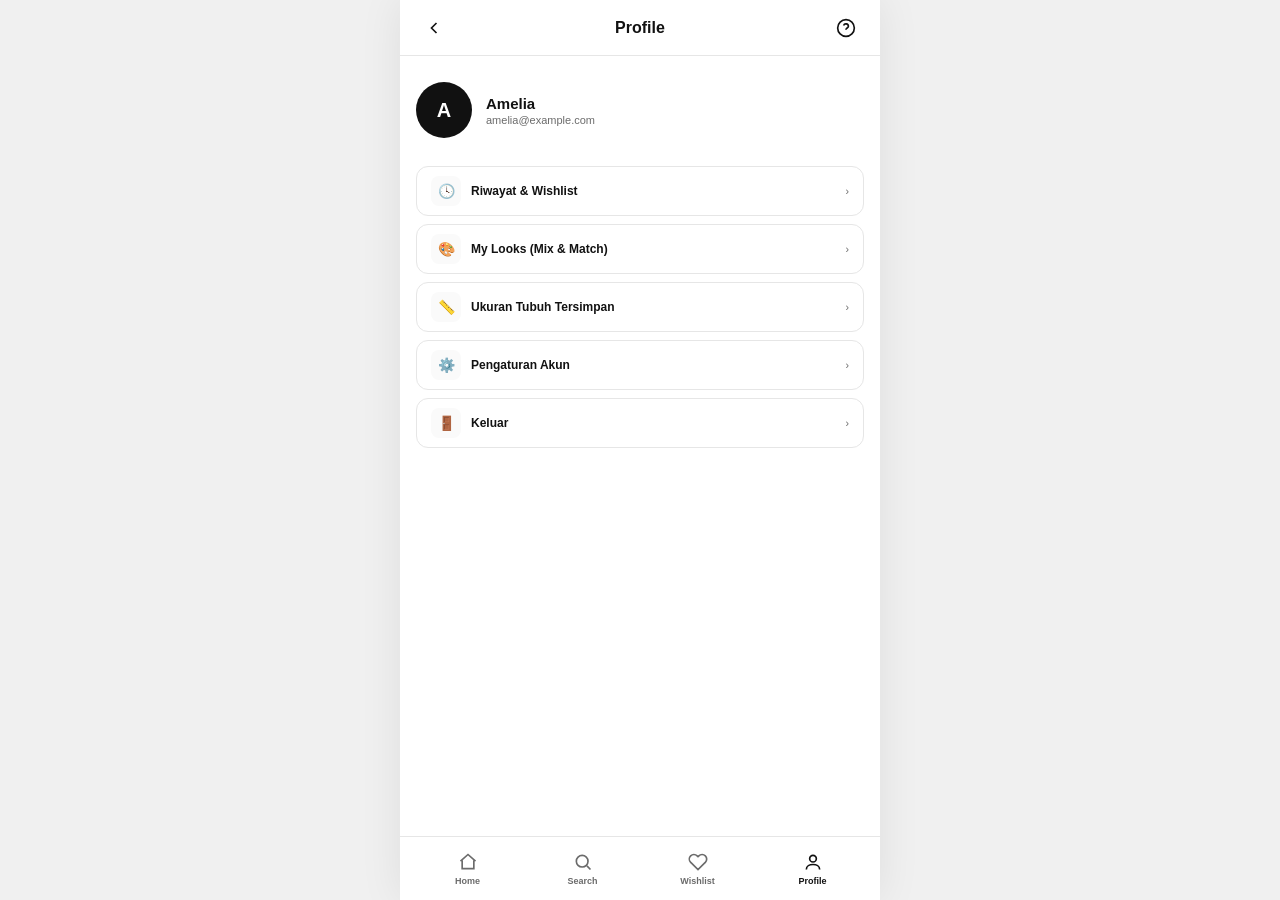
==== profile.html @ ec124bbe "init" ====
<!DOCTYPE html>
<html lang="id">
<head>
<meta charset="UTF-8">
<meta name="viewport" content="width=device-width, initial-scale=1.0">
<title>Profile — STYLE</title>
<link rel="stylesheet" href="styles.css">
<link rel="icon" href="data:image/svg+xml,<svg xmlns=%22http://www.w3.org/2000/svg%22 viewBox=%220 0 100 100%22><rect width=%22100%22 height=%22100%22 rx=%2222%22 fill=%22%23111%22/><text x=%2250%22 y=%2266%22 font-size=%2255%22 text-anchor=%22middle%22 fill=%22%23fff%22 font-family=%22sans-serif%22 font-weight=%22800%22>S</text></svg>">
</head>
<body>
<div class="app-shell">

  <div class="app-header">
    <a class="icon-btn" href="index.html">
      <svg viewBox="0 0 24 24" fill="none" stroke="currentColor" stroke-width="2"><path d="M15 18l-6-6 6-6"/></svg>
    </a>
    <h1>Profile</h1>
    <span class="icon-btn">
      <svg viewBox="0 0 24 24" fill="none" stroke="currentColor" stroke-width="2"><circle cx="12" cy="12" r="10"/><path d="M9.1 9a3 3 0 0 1 5.8 1c0 2-3 2-3 4"/><line x1="12" y1="17" x2="12" y2="17.01"/></svg>
    </span>
  </div>

  <div class="content">
    <div class="profile-header">
      <div class="avatar">A</div>
      <div>
        <h2>Amelia</h2>
        <p>amelia@example.com</p>
      </div>
    </div>
    <div class="menu-list">
      <a class="menu-list-item" href="wishlist.html"><div class="menu-item-left"><div class="menu-item-icon">🕓</div>Riwayat & Wishlist</div><div class="menu-item-right">›</div></a>
      <a class="menu-list-item" href="mixmatch.html"><div class="menu-item-left"><div class="menu-item-icon">🎨</div>My Looks (Mix & Match)</div><div class="menu-item-right">›</div></a>
      <a class="menu-list-item" href="shop.html?cat=fashion"><div class="menu-item-left"><div class="menu-item-icon">📏</div>Ukuran Tubuh Tersimpan</div><div class="menu-item-right">›</div></a>
      <a class="menu-list-item" href="#"><div class="menu-item-left"><div class="menu-item-icon">⚙️</div>Pengaturan Akun</div><div class="menu-item-right">›</div></a>
      <a class="menu-list-item" href="#"><div class="menu-item-left"><div class="menu-item-icon">🚪</div>Keluar</div><div class="menu-item-right">›</div></a>
    </div>
  </div>

  <div class="bottom-nav">
    <a class="nav-item" href="index.html">
      <svg viewBox="0 0 24 24" fill="none" stroke="currentColor" stroke-width="2"><path d="M3 11l9-8 9 8"/><path d="M5 10v10h14V10"/></svg>
      <span class="nav-label">Home</span>
    </a>
    <a class="nav-item" href="shop.html">
      <svg viewBox="0 0 24 24" fill="none" stroke="currentColor" stroke-width="2"><circle cx="11" cy="11" r="7"/><path d="M21 21l-4.3-4.3"/></svg>
      <span class="nav-label">Search</span>
    </a>
    <a class="nav-item" href="wishlist.html">
      <svg viewBox="0 0 24 24" fill="none" stroke="currentColor" stroke-width="2"><path d="M20.8 4.6a5.5 5.5 0 0 0-7.8 0L12 5.6l-1-1a5.5 5.5 0 0 0-7.8 7.8l1 1L12 21l7.8-7.6 1-1a5.5 5.5 0 0 0 0-7.8z"/></svg>
      <span class="nav-label">Wishlist</span>
    </a>
    <a class="nav-item active" href="profile.html">
      <svg viewBox="0 0 24 24" fill="none" stroke="currentColor" stroke-width="2"><circle cx="12" cy="8" r="4"/><path d="M4 21c0-4 4-6 8-6s8 2 8 6"/></svg>
      <span class="nav-label">Profile</span>
    </a>
  </div>

</div>
<script src="script.js"></script>
</body>
</html>
---- styles.css ----
/* STYLE — shared stylesheet for all pages */
:root{
  --bg:#ffffff;
  --fg:#121212;
  --muted:#6b6b6b;
  --border:#e6e6e6;
  --card:#fafafa;
}
*{box-sizing:border-box; margin:0; padding:0;}
html,body{height:100%;}
body{
  font-family:-apple-system,BlinkMacSystemFont,"Segoe UI",Roboto,Helvetica,Arial,sans-serif;
  background:#f0f0f0;
  color:var(--fg);
  -webkit-font-smoothing:antialiased;
}
a{color:inherit; text-decoration:none;}
img{max-width:100%; display:block;}
button, input, select{font-family:inherit;}

.app-shell{
  max-width:480px;
  margin:0 auto;
  min-height:100vh;
  background:var(--bg);
  display:flex;
  flex-direction:column;
  box-shadow:0 0 40px rgba(0,0,0,.08);
  position:relative;
}

/* ---------- Toast ---------- */
#toast{
  position:fixed; left:50%; bottom:80px; transform:translate(-50%,10px);
  background:#111; color:#fff; padding:10px 18px; border-radius:24px; font-size:12px; font-weight:600;
  opacity:0; pointer-events:none; transition:opacity .25s, transform .25s; z-index:50; white-space:nowrap;
  max-width:88%; overflow:hidden; text-overflow:ellipsis;
}
#toast.show{opacity:1; transform:translate(-50%,0);}

/* ---------- Header ---------- */
.app-header{
  height:56px;
  display:flex; align-items:center; justify-content:space-between;
  padding:0 16px; position:sticky; top:0;
  background:rgba(255,255,255,.92); backdrop-filter:blur(8px);
  border-bottom:1px solid var(--border); z-index:20;
}
.app-header h1{font-size:16px; font-weight:700;}
.icon-btn{
  width:36px; height:36px; border-radius:50%; display:flex; align-items:center; justify-content:center;
  background:transparent; border:none; cursor:pointer; color:var(--fg);
}
.icon-btn svg{width:20px; height:20px;}
.icon-btn.placeholder{visibility:hidden;}

.content{flex:1; padding:16px 16px 32px;}

.greet{font-size:14px; font-weight:600; margin-bottom:12px;}
.muted{color:var(--muted);}

/* ---------- Search ---------- */
.search-bar{
  width:100%; height:42px; border:1px solid var(--border); border-radius:12px;
  display:flex; align-items:center; padding:0 12px; gap:8px; background:#fff; margin-bottom:16px;
}
.search-bar input{flex:1; border:none; outline:none; font-size:13px; background:transparent;}
.search-bar svg{width:16px; height:16px; color:var(--muted); flex-shrink:0;}

/* ---------- Hero ---------- */
.hero{
  width:100%; border-radius:16px; overflow:hidden; display:flex;
  background:linear-gradient(135deg,#1a1a1a,#3a3a3a); color:#fff; margin-bottom:12px;
}
.hero-text{padding:18px; display:flex; flex-direction:column; justify-content:space-between; gap:10px;}
.hero-text h2{font-size:17px; font-weight:800; line-height:1.25;}
.hero-text p{font-size:11px; opacity:.8; margin-top:4px;}
.hero-btn{
  background:#fff; color:#111; font-size:10px; font-weight:700; padding:8px 14px;
  border-radius:20px; width:max-content; text-transform:uppercase; letter-spacing:.4px; border:none; cursor:pointer;
}
.hero-emoji{width:130px; display:flex; align-items:center; justify-content:center; font-size:52px; flex-shrink:0;}

.dots{display:flex; justify-content:center; gap:6px; margin:10px 0 18px;}
.dot{width:6px; height:6px; border-radius:50%; background:#dcdcdc;}
.dot.active{background:#111; width:16px; border-radius:4px;}

.section-header{display:flex; justify-content:space-between; align-items:center; margin:18px 0 10px;}
.section-header h3{font-size:13px; font-weight:700;}
.section-header .see-all{font-size:11px; font-weight:600; color:var(--muted);}

/* ---------- Quick access ---------- */
.quick-grid{display:grid; grid-template-columns:repeat(4,1fr); gap:8px;}
.qa-item{
  border:1px solid var(--border); border-radius:14px; padding:10px 4px 12px; text-align:center;
  display:flex; flex-direction:column; align-items:center; gap:6px; background:#fff;
}
.qa-item:hover{background:#f7f7f7;}
.qa-icon{width:34px; height:34px; border-radius:10px; background:#111; color:#fff; display:flex; align-items:center; justify-content:center; font-size:16px;}
.qa-label{font-size:9.5px; font-weight:600; line-height:1.2;}

/* ---------- Product grid ---------- */
.product-grid{display:grid; grid-template-columns:repeat(2,1fr); gap:12px;}
.product-card{border:1px solid var(--border); border-radius:14px; overflow:hidden; background:#fff;}
.product-thumb{height:96px; width:100%; display:flex; align-items:center; justify-content:center; font-size:34px; position:relative;}
.product-body{padding:8px 10px 10px;}
.product-name{font-size:11.5px; font-weight:600; white-space:nowrap; overflow:hidden; text-overflow:ellipsis;}
.product-cat{font-size:9px; color:var(--muted); text-transform:uppercase; letter-spacing:.3px; margin-top:1px;}
.product-price-row{display:flex; justify-content:space-between; align-items:center; margin-top:6px;}
.product-price{font-size:11.5px; font-weight:700;}

.heart-btn, .heart-fab{
  width:26px; height:26px; border-radius:50%; border:1px solid var(--border); background:#fff;
  display:flex; align-items:center; justify-content:center; cursor:pointer; flex-shrink:0;
}
.heart-btn svg, .heart-fab svg{width:13px; height:13px;}
.heart-btn.active, .heart-fab.active{background:#111; border-color:#111;}
.heart-btn.active svg, .heart-fab.active svg{color:#fff;}
.heart-fab{position:absolute; top:8px; right:8px; background:rgba(255,255,255,.9); border:none;}
.heart-fab.active{background:rgba(17,17,17,.9);}

.empty-state{padding:40px 12px; text-align:center; color:var(--muted); font-size:12.5px;}
.empty-state .big{font-size:34px; margin-bottom:10px;}

/* ---------- Buttons ---------- */
.btn{
  width:100%; height:46px; border-radius:12px; font-size:12.5px; font-weight:700;
  text-transform:uppercase; letter-spacing:.4px; cursor:pointer; display:flex; align-items:center;
  justify-content:center; gap:6px; border:1px solid #111;
}
.btn-primary{background:#111; color:#fff;}
.btn-outline{background:#fff; color:#111;}
.btn-row{display:grid; gap:10px;}
.btn-row.two{grid-template-columns:1fr 1fr;}
.btn-row.three{grid-template-columns:1.2fr 1.2fr 1fr;}
.btn-row.three .btn{font-size:9.5px; height:40px;}

/* ---------- Hub ---------- */
.hub-grid{display:grid; grid-template-columns:1fr 1fr; gap:12px;}
.hub-card{
  border:1px solid var(--border); border-radius:16px; padding:16px; background:#fff;
  display:flex; flex-direction:column; gap:10px; min-height:120px;
}
.hub-card:hover{background:#f7f7f7;}
.hub-icon{width:38px; height:38px; border-radius:10px; background:#111; color:#fff; display:flex; align-items:center; justify-content:center; font-size:18px;}
.hub-card h4{font-size:12.5px; font-weight:700;}
.hub-card p{font-size:10px; color:var(--muted); line-height:1.3;}
.hub-card.wide{grid-column:1/3; flex-direction:row; align-items:center;}

/* ---------- Forms ---------- */
.form-group{margin-bottom:14px;}
.form-label{font-size:11.5px; font-weight:700; margin-bottom:6px; display:block;}
.form-select, .form-input{
  width:100%; height:40px; border:1px solid var(--border); border-radius:10px; padding:0 12px;
  font-size:12px; background:#fff;
}
.radio-group{display:flex; gap:18px;}
.radio-label{display:flex; align-items:center; gap:6px; font-size:12px;}

.upload-row{display:grid; grid-template-columns:1fr 1fr; gap:12px; margin-bottom:18px;}
.upload-box{
  border:1.5px dashed #bbb; border-radius:14px; height:110px; display:flex; flex-direction:column;
  align-items:center; justify-content:center; gap:8px; background:#fafafa; text-align:center;
}
.upload-box svg{width:22px; height:22px; color:var(--muted);}
.upload-label{font-size:10.5px; font-weight:600;}

.info-banner{
  border:1px solid var(--border); border-radius:14px; padding:14px; display:flex; gap:12px; align-items:flex-start;
  margin-top:18px; background:var(--card);
}
.info-banner .icon-circle{
  width:40px; height:40px; border-radius:50%; background:#111; color:#fff; flex-shrink:0;
  display:flex; align-items:center; justify-content:center; font-size:17px;
}
.info-banner h4{font-size:11.5px; font-weight:700; margin-bottom:3px;}
.info-banner p{font-size:10.5px; color:var(--muted); line-height:1.35;}

.result-panel{border:1px solid var(--border); border-radius:16px; padding:16px; margin-top:16px; background:var(--card);}
.result-panel .title{font-size:12px; font-weight:700; margin-bottom:12px;}
.result-photo{width:100%; height:220px; border-radius:12px; overflow:hidden; margin-bottom:14px; background:#fff; border:1px solid var(--border);}
.result-photo img{width:100%; height:100%; object-fit:contain;}
.result-grid{display:grid; grid-template-columns:1fr 1fr; gap:10px; margin-bottom:14px;}
.result-card{background:#fff; border:1px solid var(--border); border-radius:12px; padding:10px;}
.result-label{font-size:9px; color:var(--muted); font-weight:600; text-transform:uppercase;}
.result-value{font-size:20px; font-weight:800; margin-top:4px;}

/* ---------- Product detail ---------- */
.detail-thumb{width:100%; height:220px; border-radius:16px; display:flex; align-items:center; justify-content:center; font-size:72px; margin-bottom:16px;}
.detail-name{font-size:18px; font-weight:800; margin-bottom:4px;}
.detail-price{font-size:15px; font-weight:700; margin-bottom:8px;}
.detail-cat{display:inline-block; font-size:10px; text-transform:uppercase; letter-spacing:.4px; color:var(--muted); border:1px solid var(--border); border-radius:20px; padding:4px 10px; margin-bottom:14px;}
.detail-desc{font-size:12.5px; line-height:1.6; color:#333; margin-bottom:20px;}

/* ---------- Try-on contextual banner ---------- */
.tryon-banner{display:flex; align-items:center; gap:12px; border:1px solid var(--border); border-radius:14px; padding:12px; margin-bottom:18px; background:var(--card);}
.tryon-banner .thumb{width:48px; height:48px; border-radius:12px; display:flex; align-items:center; justify-content:center; font-size:22px; flex-shrink:0;}
.tryon-banner .label{font-size:9px; text-transform:uppercase; color:var(--muted); font-weight:700; letter-spacing:.3px;}
.tryon-banner .name{font-size:13px; font-weight:700; margin-top:2px;}

/* ---------- Camera (static preview) ---------- */
.camera-box{
  width:100%; height:220px; border-radius:16px; background:#111; position:relative; overflow:hidden;
  display:flex; align-items:center; justify-content:center; margin-bottom:16px; color:#aaa;
}
.camera-placeholder-inner{text-align:center; font-size:11px; display:flex; flex-direction:column; align-items:center; gap:10px;}
.camera-placeholder-inner svg{width:30px; height:30px;}
.camera-overlay-guide{position:absolute; inset:14px; border:1.5px dashed rgba(255,255,255,.35); border-radius:14px; pointer-events:none;}
.camera-result-img{width:100%; height:100%; object-fit:contain; background:#fff;}

/* ---------- Pills / toggle groups ---------- */
.pill-row{display:flex; gap:8px; overflow-x:auto; margin-bottom:14px; padding-bottom:4px;}
.pill{
  padding:8px 14px; border:1px solid var(--border); border-radius:20px; font-size:11px; font-weight:600;
  white-space:nowrap; cursor:pointer; background:#fff; flex-shrink:0;
}
.pill.active{background:#111; color:#fff; border-color:#111;}

.shade-grid{display:grid; grid-template-columns:repeat(5,1fr); gap:8px; margin-bottom:18px;}
.shade-box{
  aspect-ratio:1; border-radius:10px; border:2px solid transparent; cursor:pointer;
  box-shadow:inset 0 0 0 1px rgba(0,0,0,.08);
}
.shade-box.active{border-color:#111; box-shadow:0 0 0 2px #fff, 0 0 0 4px #111;}

.score-row{display:grid; grid-template-columns:1fr 1fr; gap:12px; margin-bottom:18px;}
.score-card{border:1px solid var(--border); border-radius:14px; padding:12px; background:#fff;}
.score-label{font-size:9px; color:var(--muted); font-weight:700; text-transform:uppercase;}
.score-value{font-size:22px; font-weight:800; margin-top:4px;}
.shade-match{display:flex; align-items:center; gap:8px; margin-top:6px;}
.shade-dot{width:16px; height:16px; border-radius:50%; border:1px solid rgba(0,0,0,.15);}
.shade-name{font-size:12px; font-weight:700;}

.acc-cat-grid{display:grid; grid-template-columns:repeat(5,1fr); gap:8px; margin-bottom:18px;}
.acc-cat-item{
  border:1px solid var(--border); border-radius:12px; height:60px; display:flex; flex-direction:column;
  align-items:center; justify-content:center; gap:5px; cursor:pointer; background:#fff; font-size:9.5px; font-weight:600;
}
.acc-cat-item.active{background:#111; color:#fff; border-color:#111;}
.acc-cat-item .emoji{font-size:16px;}

.wide-score-card{
  border:1px solid var(--border); border-radius:14px; padding:14px; display:flex; align-items:center;
  gap:16px; margin-bottom:18px; background:var(--card);
}
.wide-score-left{text-align:center; flex-shrink:0;}
.wide-score-right{font-size:11px; line-height:1.4; color:#333; font-weight:500; border-left:1px solid var(--border); padding-left:16px;}

/* ---------- Mix & Match ---------- */
.mix-container{display:grid; grid-template-columns:1fr 1.15fr; gap:12px; margin-bottom:18px;}
.look-view{
  border:1px solid var(--border); border-radius:16px; padding:12px; display:flex; flex-direction:column;
  align-items:center; justify-content:space-between; height:300px; position:relative; background:var(--card);
}
.look-canvas{
  width:80px; height:200px; border-radius:14px; overflow:hidden; border:1px solid var(--border); background:#fff;
  display:flex; flex-direction:column; margin-top:14px;
}
.look-canvas .strip{flex:1; display:flex; align-items:center; justify-content:center; font-size:16px;}
.arrow-btn{
  position:absolute; top:50%; transform:translateY(-50%); width:26px; height:26px; border-radius:50%;
  border:1px solid var(--border); background:#fff; display:flex; align-items:center; justify-content:center; font-size:12px; font-weight:700;
}
.arrow-left{left:4px;} .arrow-right{right:4px;}
.look-name{font-size:10.5px; font-weight:700; margin-top:8px; text-align:center;}
.btn-view-items{
  width:100%; height:30px; border:1px solid #111; background:#fff; font-size:9px; font-weight:700;
  text-transform:uppercase; border-radius:8px; margin-top:8px;
}

.items-list{display:flex; flex-direction:column; gap:8px; height:300px; overflow-y:auto;}
.list-item-row{border:1px solid var(--border); border-radius:10px; padding:8px; display:flex; align-items:center; gap:8px; background:#fff;}
.list-item-thumb{width:36px; height:36px; border-radius:8px; flex-shrink:0; display:flex; align-items:center; justify-content:center; font-size:16px;}
.list-item-details{flex:1; overflow:hidden;}
.list-item-name{font-size:10px; font-weight:700; white-space:nowrap; overflow:hidden; text-overflow:ellipsis;}
.list-item-price{font-size:9.5px; color:var(--muted); margin-top:1px;}
.list-item-remove{font-size:14px; font-weight:500; padding:2px 6px; color:var(--muted); border:none; background:none;}

.mix-score-row{display:grid; grid-template-columns:1fr 1.3fr; gap:12px; margin-bottom:18px;}
.style-score-box{border:1px solid var(--border); border-radius:14px; padding:12px; background:#fff;}
.score-bar-bg{width:100%; height:5px; background:#eee; border-radius:3px; margin-top:8px; overflow:hidden;}
.score-bar-fill{height:100%; background:#111; border-radius:3px;}
.perfect-box{border:1px solid var(--border); border-radius:14px; padding:12px; background:#fff;}
.tag-grid{display:grid; grid-template-columns:1fr 1fr; gap:5px; margin-top:8px;}
.tag-pill{border:1px solid #111; border-radius:8px; text-align:center; font-size:9px; padding:5px 0; font-weight:600;}

/* ---------- Tabs ---------- */
.tabs-header{display:flex; border-bottom:1px solid var(--border); margin-bottom:14px;}
.tab-btn{flex:1; text-align:center; padding:10px 0; font-size:12px; font-weight:600; color:var(--muted); cursor:pointer; border-bottom:2px solid transparent; background:none; border-top:none; border-left:none; border-right:none;}
.tab-btn.active{color:#111; border-bottom-color:#111; font-weight:700;}

.history-scroll{display:flex; gap:10px; overflow-x:auto; margin-bottom:6px; padding-bottom:4px;}
.history-card{border:1px solid var(--border); border-radius:14px; padding:10px; width:110px; flex-shrink:0; background:#fff;}
.hist-emoji{height:56px; display:flex; align-items:center; justify-content:center; font-size:26px; background:var(--card); border-radius:8px; margin-bottom:6px;}
.history-date{font-size:8.5px; color:var(--muted);}
.history-score{font-size:10px; font-weight:700; margin-top:2px;}
.history-type{font-size:8px; color:var(--muted); text-transform:uppercase; letter-spacing:.3px; margin-top:1px;}

.menu-list{display:flex; flex-direction:column; gap:8px; margin-top:8px;}
.menu-list-item{
  border:1px solid var(--border); border-radius:12px; height:50px; padding:0 14px; display:flex;
  align-items:center; justify-content:space-between; background:#fff;
}
.menu-item-left{display:flex; align-items:center; gap:10px; font-size:12px; font-weight:600;}
.menu-item-icon{width:30px; height:30px; border-radius:8px; background:var(--card); display:flex; align-items:center; justify-content:center; font-size:14px;}
.menu-item-right{display:flex; align-items:center; gap:6px; font-size:10.5px; color:var(--muted);}

.wishlist-grid{display:grid; grid-template-columns:repeat(2,1fr); gap:12px; margin-top:4px;}

/* ---------- Profile ---------- */
.profile-header{display:flex; align-items:center; gap:14px; padding:10px 0 20px;}
.avatar{width:56px; height:56px; border-radius:50%; background:#111; color:#fff; display:flex; align-items:center; justify-content:center; font-size:20px; font-weight:700;}
.profile-header h2{font-size:15px; font-weight:700;}
.profile-header p{font-size:11px; color:var(--muted); margin-top:2px;}

/* ---------- Bottom nav ---------- */
.bottom-nav{
  height:64px; border-top:1px solid var(--border); display:flex; justify-content:space-between;
  align-items:center; padding:0 10px; background:#fff; position:sticky; bottom:0; z-index:20;
}
.nav-item{display:flex; flex-direction:column; align-items:center; justify-content:center; gap:4px; flex:1; color:var(--muted); padding:6px 0;}
.nav-item.active{color:#111;}
.nav-item svg{width:20px; height:20px;}
.nav-label{font-size:9px; font-weight:600;}

@media (max-width:400px){
  .app-shell{box-shadow:none;}
}
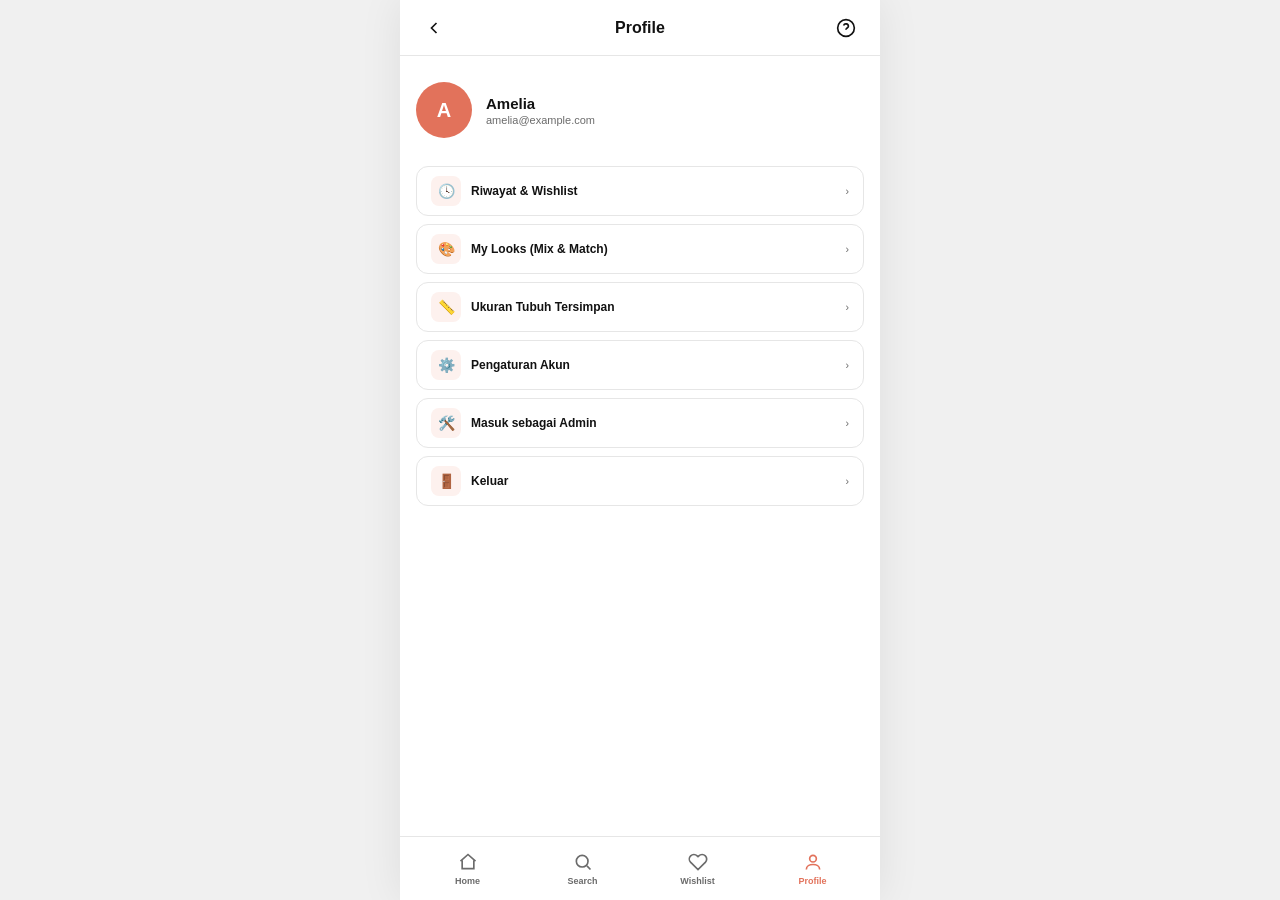
==== commit 8bc202fc: "add faeture" ====
--- a/profile.html
+++ b/profile.html
@@ -33,6 +33,7 @@
       <a class="menu-list-item" href="mixmatch.html"><div class="menu-item-left"><div class="menu-item-icon">🎨</div>My Looks (Mix & Match)</div><div class="menu-item-right">›</div></a>
       <a class="menu-list-item" href="shop.html?cat=fashion"><div class="menu-item-left"><div class="menu-item-icon">📏</div>Ukuran Tubuh Tersimpan</div><div class="menu-item-right">›</div></a>
       <a class="menu-list-item" href="#"><div class="menu-item-left"><div class="menu-item-icon">⚙️</div>Pengaturan Akun</div><div class="menu-item-right">›</div></a>
+      <a class="menu-list-item" href="admin-login.html"><div class="menu-item-left"><div class="menu-item-icon">🛠️</div>Masuk sebagai Admin</div><div class="menu-item-right">›</div></a>
       <a class="menu-list-item" href="#"><div class="menu-item-left"><div class="menu-item-icon">🚪</div>Keluar</div><div class="menu-item-right">›</div></a>
     </div>
   </div>
--- a/styles.css
+++ b/styles.css
@@ -4,7 +4,10 @@
   --fg:#121212;
   --muted:#6b6b6b;
   --border:#e6e6e6;
-  --card:#fafafa;
+  --card:#fdf1ee;
+  --primary:#e2725b;
+  --primary-dark:#c85f4a;
+  --primary-tint:#fdf1ee;
 }
 *{box-sizing:border-box; margin:0; padding:0;}
 html,body{height:100%;}
@@ -70,20 +73,20 @@
 /* ---------- Hero ---------- */
 .hero{
   width:100%; border-radius:16px; overflow:hidden; display:flex;
-  background:linear-gradient(135deg,#1a1a1a,#3a3a3a); color:#fff; margin-bottom:12px;
+  background:linear-gradient(135deg,var(--primary),var(--primary-dark)); color:#fff; margin-bottom:12px;
 }
 .hero-text{padding:18px; display:flex; flex-direction:column; justify-content:space-between; gap:10px;}
 .hero-text h2{font-size:17px; font-weight:800; line-height:1.25;}
-.hero-text p{font-size:11px; opacity:.8; margin-top:4px;}
+.hero-text p{font-size:11px; opacity:.85; margin-top:4px;}
 .hero-btn{
-  background:#fff; color:#111; font-size:10px; font-weight:700; padding:8px 14px;
+  background:#fff; color:var(--primary-dark); font-size:10px; font-weight:700; padding:8px 14px;
   border-radius:20px; width:max-content; text-transform:uppercase; letter-spacing:.4px; border:none; cursor:pointer;
 }
 .hero-emoji{width:130px; display:flex; align-items:center; justify-content:center; font-size:52px; flex-shrink:0;}
 
 .dots{display:flex; justify-content:center; gap:6px; margin:10px 0 18px;}
-.dot{width:6px; height:6px; border-radius:50%; background:#dcdcdc;}
-.dot.active{background:#111; width:16px; border-radius:4px;}
+.dot{width:6px; height:6px; border-radius:50%; background:#e6d2cd;}
+.dot.active{background:var(--primary); width:16px; border-radius:4px;}
 
 .section-header{display:flex; justify-content:space-between; align-items:center; margin:18px 0 10px;}
 .section-header h3{font-size:13px; font-weight:700;}
@@ -96,7 +99,7 @@
   display:flex; flex-direction:column; align-items:center; gap:6px; background:#fff;
 }
 .qa-item:hover{background:#f7f7f7;}
-.qa-icon{width:34px; height:34px; border-radius:10px; background:#111; color:#fff; display:flex; align-items:center; justify-content:center; font-size:16px;}
+.qa-icon{width:34px; height:34px; border-radius:10px; background:var(--primary); color:#fff; display:flex; align-items:center; justify-content:center; font-size:16px;}
 .qa-label{font-size:9.5px; font-weight:600; line-height:1.2;}
 
 /* ---------- Product grid ---------- */
@@ -114,10 +117,10 @@
   display:flex; align-items:center; justify-content:center; cursor:pointer; flex-shrink:0;
 }
 .heart-btn svg, .heart-fab svg{width:13px; height:13px;}
-.heart-btn.active, .heart-fab.active{background:#111; border-color:#111;}
+.heart-btn.active, .heart-fab.active{background:var(--primary); border-color:var(--primary);}
 .heart-btn.active svg, .heart-fab.active svg{color:#fff;}
 .heart-fab{position:absolute; top:8px; right:8px; background:rgba(255,255,255,.9); border:none;}
-.heart-fab.active{background:rgba(17,17,17,.9);}
+.heart-fab.active{background:var(--primary);}
 
 .empty-state{padding:40px 12px; text-align:center; color:var(--muted); font-size:12.5px;}
 .empty-state .big{font-size:34px; margin-bottom:10px;}
@@ -126,10 +129,10 @@
 .btn{
   width:100%; height:46px; border-radius:12px; font-size:12.5px; font-weight:700;
   text-transform:uppercase; letter-spacing:.4px; cursor:pointer; display:flex; align-items:center;
-  justify-content:center; gap:6px; border:1px solid #111;
-}
-.btn-primary{background:#111; color:#fff;}
-.btn-outline{background:#fff; color:#111;}
+  justify-content:center; gap:6px; border:1px solid var(--primary);
+}
+.btn-primary{background:var(--primary); color:#fff;}
+.btn-outline{background:#fff; color:var(--primary);}
 .btn-row{display:grid; gap:10px;}
 .btn-row.two{grid-template-columns:1fr 1fr;}
 .btn-row.three{grid-template-columns:1.2fr 1.2fr 1fr;}
@@ -142,7 +145,7 @@
   display:flex; flex-direction:column; gap:10px; min-height:120px;
 }
 .hub-card:hover{background:#f7f7f7;}
-.hub-icon{width:38px; height:38px; border-radius:10px; background:#111; color:#fff; display:flex; align-items:center; justify-content:center; font-size:18px;}
+.hub-icon{width:38px; height:38px; border-radius:10px; background:var(--primary); color:#fff; display:flex; align-items:center; justify-content:center; font-size:18px;}
 .hub-card h4{font-size:12.5px; font-weight:700;}
 .hub-card p{font-size:10px; color:var(--muted); line-height:1.3;}
 .hub-card.wide{grid-column:1/3; flex-direction:row; align-items:center;}
@@ -170,7 +173,7 @@
   margin-top:18px; background:var(--card);
 }
 .info-banner .icon-circle{
-  width:40px; height:40px; border-radius:50%; background:#111; color:#fff; flex-shrink:0;
+  width:40px; height:40px; border-radius:50%; background:var(--primary); color:#fff; flex-shrink:0;
   display:flex; align-items:center; justify-content:center; font-size:17px;
 }
 .info-banner h4{font-size:11.5px; font-weight:700; margin-bottom:3px;}
@@ -189,7 +192,7 @@
 .detail-thumb{width:100%; height:220px; border-radius:16px; display:flex; align-items:center; justify-content:center; font-size:72px; margin-bottom:16px;}
 .detail-name{font-size:18px; font-weight:800; margin-bottom:4px;}
 .detail-price{font-size:15px; font-weight:700; margin-bottom:8px;}
-.detail-cat{display:inline-block; font-size:10px; text-transform:uppercase; letter-spacing:.4px; color:var(--muted); border:1px solid var(--border); border-radius:20px; padding:4px 10px; margin-bottom:14px;}
+.detail-cat{display:inline-block; font-size:10px; text-transform:uppercase; letter-spacing:.4px; color:var(--primary-dark); background:var(--primary-tint); border:1px solid var(--primary); border-radius:20px; padding:4px 10px; margin-bottom:14px;}
 .detail-desc{font-size:12.5px; line-height:1.6; color:#333; margin-bottom:20px;}
 
 /* ---------- Try-on contextual banner ---------- */
@@ -205,7 +208,7 @@
 }
 .camera-placeholder-inner{text-align:center; font-size:11px; display:flex; flex-direction:column; align-items:center; gap:10px;}
 .camera-placeholder-inner svg{width:30px; height:30px;}
-.camera-overlay-guide{position:absolute; inset:14px; border:1.5px dashed rgba(255,255,255,.35); border-radius:14px; pointer-events:none;}
+.camera-overlay-guide{position:absolute; inset:14px; border:1.5px dashed rgba(226,114,91,.6); border-radius:14px; pointer-events:none;}
 .camera-result-img{width:100%; height:100%; object-fit:contain; background:#fff;}
 
 /* ---------- Pills / toggle groups ---------- */
@@ -214,14 +217,14 @@
   padding:8px 14px; border:1px solid var(--border); border-radius:20px; font-size:11px; font-weight:600;
   white-space:nowrap; cursor:pointer; background:#fff; flex-shrink:0;
 }
-.pill.active{background:#111; color:#fff; border-color:#111;}
+.pill.active{background:var(--primary); color:#fff; border-color:var(--primary);}
 
 .shade-grid{display:grid; grid-template-columns:repeat(5,1fr); gap:8px; margin-bottom:18px;}
 .shade-box{
   aspect-ratio:1; border-radius:10px; border:2px solid transparent; cursor:pointer;
   box-shadow:inset 0 0 0 1px rgba(0,0,0,.08);
 }
-.shade-box.active{border-color:#111; box-shadow:0 0 0 2px #fff, 0 0 0 4px #111;}
+.shade-box.active{border-color:var(--primary); box-shadow:0 0 0 2px #fff, 0 0 0 4px var(--primary);}
 
 .score-row{display:grid; grid-template-columns:1fr 1fr; gap:12px; margin-bottom:18px;}
 .score-card{border:1px solid var(--border); border-radius:14px; padding:12px; background:#fff;}
@@ -236,7 +239,7 @@
   border:1px solid var(--border); border-radius:12px; height:60px; display:flex; flex-direction:column;
   align-items:center; justify-content:center; gap:5px; cursor:pointer; background:#fff; font-size:9.5px; font-weight:600;
 }
-.acc-cat-item.active{background:#111; color:#fff; border-color:#111;}
+.acc-cat-item.active{background:var(--primary); color:#fff; border-color:var(--primary);}
 .acc-cat-item .emoji{font-size:16px;}
 
 .wide-score-card{
@@ -264,7 +267,7 @@
 .arrow-left{left:4px;} .arrow-right{right:4px;}
 .look-name{font-size:10.5px; font-weight:700; margin-top:8px; text-align:center;}
 .btn-view-items{
-  width:100%; height:30px; border:1px solid #111; background:#fff; font-size:9px; font-weight:700;
+  width:100%; height:30px; border:1px solid var(--primary); background:#fff; color:var(--primary); font-size:9px; font-weight:700;
   text-transform:uppercase; border-radius:8px; margin-top:8px;
 }
 
@@ -279,15 +282,15 @@
 .mix-score-row{display:grid; grid-template-columns:1fr 1.3fr; gap:12px; margin-bottom:18px;}
 .style-score-box{border:1px solid var(--border); border-radius:14px; padding:12px; background:#fff;}
 .score-bar-bg{width:100%; height:5px; background:#eee; border-radius:3px; margin-top:8px; overflow:hidden;}
-.score-bar-fill{height:100%; background:#111; border-radius:3px;}
+.score-bar-fill{height:100%; background:var(--primary); border-radius:3px;}
 .perfect-box{border:1px solid var(--border); border-radius:14px; padding:12px; background:#fff;}
 .tag-grid{display:grid; grid-template-columns:1fr 1fr; gap:5px; margin-top:8px;}
-.tag-pill{border:1px solid #111; border-radius:8px; text-align:center; font-size:9px; padding:5px 0; font-weight:600;}
+.tag-pill{border:1px solid var(--primary); color:var(--primary-dark); border-radius:8px; text-align:center; font-size:9px; padding:5px 0; font-weight:600;}
 
 /* ---------- Tabs ---------- */
 .tabs-header{display:flex; border-bottom:1px solid var(--border); margin-bottom:14px;}
 .tab-btn{flex:1; text-align:center; padding:10px 0; font-size:12px; font-weight:600; color:var(--muted); cursor:pointer; border-bottom:2px solid transparent; background:none; border-top:none; border-left:none; border-right:none;}
-.tab-btn.active{color:#111; border-bottom-color:#111; font-weight:700;}
+.tab-btn.active{color:var(--primary); border-bottom-color:var(--primary); font-weight:700;}
 
 .history-scroll{display:flex; gap:10px; overflow-x:auto; margin-bottom:6px; padding-bottom:4px;}
 .history-card{border:1px solid var(--border); border-radius:14px; padding:10px; width:110px; flex-shrink:0; background:#fff;}
@@ -309,7 +312,7 @@
 
 /* ---------- Profile ---------- */
 .profile-header{display:flex; align-items:center; gap:14px; padding:10px 0 20px;}
-.avatar{width:56px; height:56px; border-radius:50%; background:#111; color:#fff; display:flex; align-items:center; justify-content:center; font-size:20px; font-weight:700;}
+.avatar{width:56px; height:56px; border-radius:50%; background:var(--primary); color:#fff; display:flex; align-items:center; justify-content:center; font-size:20px; font-weight:700;}
 .profile-header h2{font-size:15px; font-weight:700;}
 .profile-header p{font-size:11px; color:var(--muted); margin-top:2px;}
 
@@ -319,10 +322,63 @@
   align-items:center; padding:0 10px; background:#fff; position:sticky; bottom:0; z-index:20;
 }
 .nav-item{display:flex; flex-direction:column; align-items:center; justify-content:center; gap:4px; flex:1; color:var(--muted); padding:6px 0;}
-.nav-item.active{color:#111;}
+.nav-item.active{color:var(--primary);}
 .nav-item svg{width:20px; height:20px;}
 .nav-label{font-size:9px; font-weight:600;}
 
+/* ---------- Checkout ---------- */
+.order-items{display:flex; flex-direction:column; gap:8px; margin-bottom:18px;}
+
+.summary-box{border:1px solid var(--border); border-radius:14px; padding:14px 16px; margin-bottom:18px; background:#fff;}
+.summary-row{display:flex; justify-content:space-between; align-items:center; font-size:12px; padding:6px 0; color:var(--muted);}
+.summary-row.total{border-top:1px solid var(--border); margin-top:6px; padding-top:12px; font-size:14px; font-weight:800; color:var(--fg);}
+
+.payment-list{display:flex; flex-direction:column; gap:8px; margin-bottom:18px;}
+.payment-item{
+  border:1px solid var(--border); border-radius:12px; padding:12px 14px; display:flex; align-items:center; gap:10px;
+  font-size:12px; font-weight:600; cursor:pointer; background:#fff;
+}
+.payment-item.active{border-color:var(--primary); background:var(--primary-tint); color:var(--primary-dark);}
+.payment-icon{font-size:16px;}
+.payment-item input{display:none;}
+
+/* ---------- Order confirmation ---------- */
+.confirm-hero{text-align:center; padding:24px 0 8px;}
+.confirm-icon{
+  width:72px; height:72px; border-radius:50%; background:var(--primary); color:#fff; font-size:32px;
+  display:flex; align-items:center; justify-content:center; margin:0 auto 16px;
+}
+.confirm-hero h2{font-size:17px; font-weight:800; margin-bottom:4px;}
+.confirm-hero p{font-size:12px; color:var(--muted);}
+.order-id{
+  text-align:center; font-size:13px; font-weight:700; color:var(--primary-dark); background:var(--primary-tint);
+  border-radius:20px; padding:8px 16px; width:max-content; margin:14px auto 20px;
+}
+
+/* ---------- Admin ---------- */
+.stat-grid{display:grid; grid-template-columns:repeat(3,1fr); gap:8px; margin-bottom:18px;}
+.stat-card{border:1px solid var(--border); border-radius:12px; padding:10px; background:#fff; text-align:center;}
+.stat-card .stat-value{font-size:18px; font-weight:800; color:var(--primary-dark);}
+.stat-card .stat-label{font-size:8.5px; color:var(--muted); font-weight:600; text-transform:uppercase; margin-top:2px; line-height:1.3;}
+
+.rank-list{display:flex; flex-direction:column; gap:8px; margin-bottom:18px;}
+.rank-row{border:1px solid var(--border); border-radius:10px; padding:8px 12px; display:flex; align-items:center; gap:10px; background:#fff;}
+.rank-num{width:20px; height:20px; border-radius:50%; background:var(--primary-tint); color:var(--primary-dark); font-size:10px; font-weight:800; display:flex; align-items:center; justify-content:center; flex-shrink:0;}
+.rank-name{flex:1; font-size:11.5px; font-weight:600;}
+.rank-count{font-size:10.5px; color:var(--muted); font-weight:600;}
+
+.admin-product-row{border:1px solid var(--border); border-radius:10px; padding:8px 10px; display:flex; align-items:center; gap:10px; background:#fff; margin-bottom:8px;}
+.admin-product-thumb{width:32px; height:32px; border-radius:8px; flex-shrink:0; display:flex; align-items:center; justify-content:center; font-size:15px;}
+.admin-product-info{flex:1; overflow:hidden;}
+.admin-product-name{font-size:11px; font-weight:700; white-space:nowrap; overflow:hidden; text-overflow:ellipsis;}
+.admin-product-meta{font-size:9.5px; color:var(--muted); margin-top:1px;}
+.admin-product-price{font-size:11px; font-weight:700; flex-shrink:0;}
+
+.form-textarea{
+  width:100%; min-height:80px; border:1px solid var(--border); border-radius:10px; padding:10px 12px;
+  font-size:12px; background:#fff; resize:vertical;
+}
+
 @media (max-width:400px){
   .app-shell{box-shadow:none;}
 }
